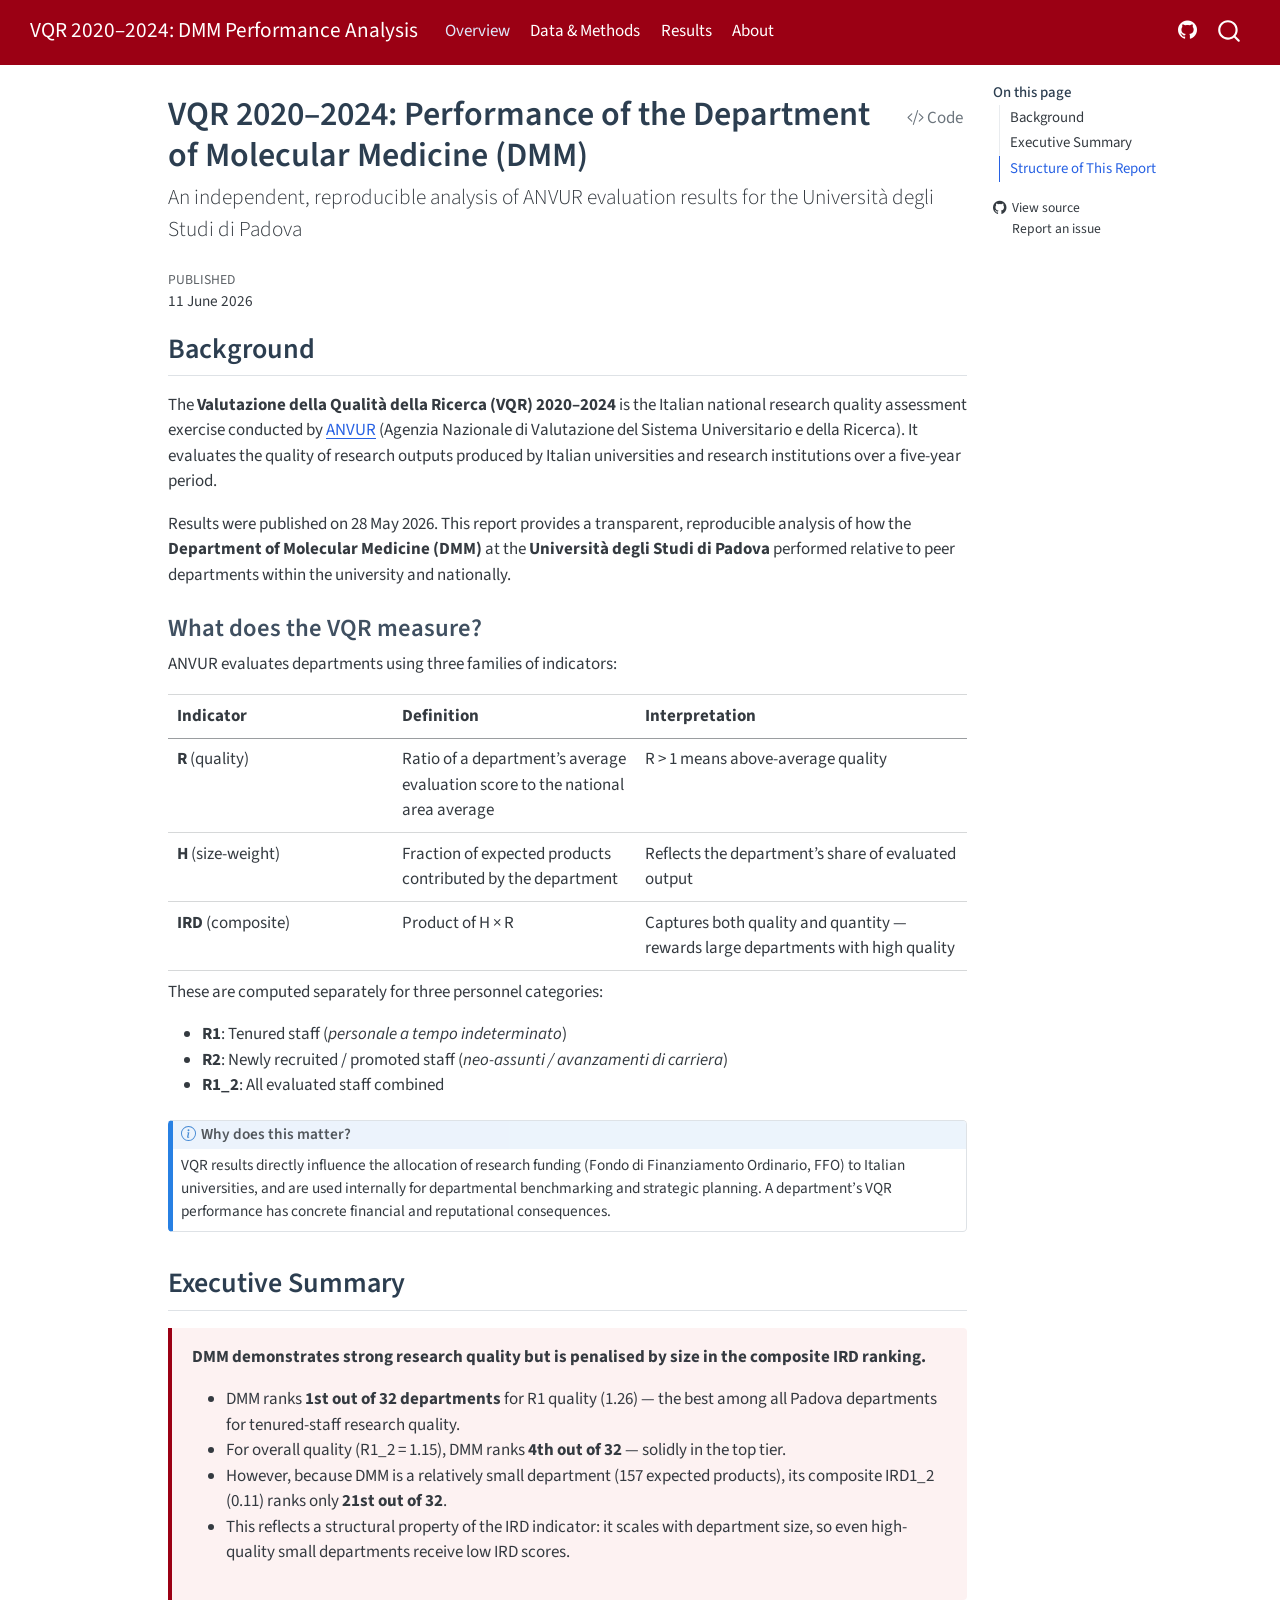
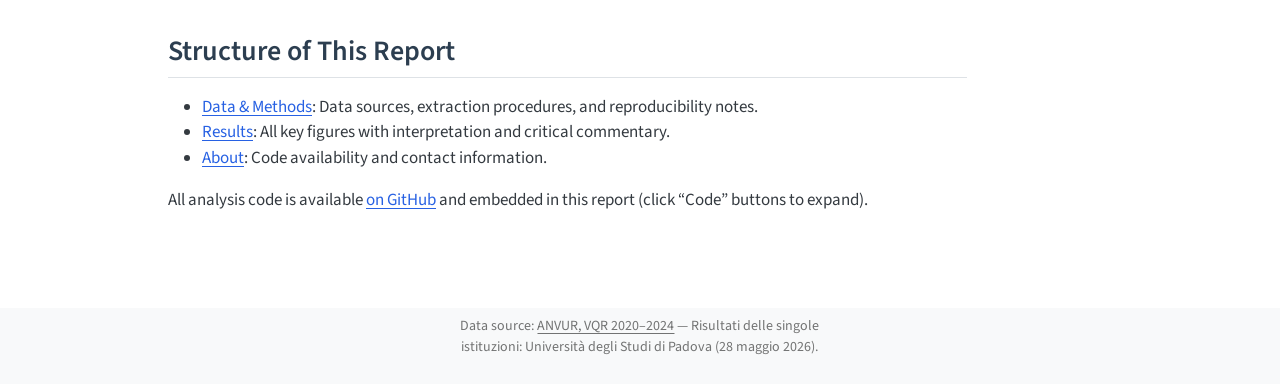
==== docs/index.html @ 0aa24624 "Add Quarto website" ====
<!DOCTYPE html>
<html xmlns="http://www.w3.org/1999/xhtml" lang="en" xml:lang="en"><head>

<meta charset="utf-8">
<meta name="generator" content="quarto-1.9.35">

<meta name="viewport" content="width=device-width, initial-scale=1.0, user-scalable=yes">

<meta name="dcterms.date" content="2026-06-11">

<title>VQR 2020–2024: Performance of the Department of Molecular Medicine (DMM) – VQR 2020–2024: DMM Performance Analysis</title>
<style>
/* Default styles provided by pandoc.
** See https://pandoc.org/MANUAL.html#variables-for-html for config info.
*/
code{white-space: pre-wrap;}
span.smallcaps{font-variant: small-caps;}
div.columns{display: flex; gap: min(4vw, 1.5em);}
div.column{flex: auto; overflow-x: auto;}
div.hanging-indent{margin-left: 1.5em; text-indent: -1.5em;}
ul.task-list{list-style: none;}
ul.task-list li input[type="checkbox"] {
  width: 0.8em;
  margin: 0 0.8em 0.2em -1em; /* quarto-specific, see https://github.com/quarto-dev/quarto-cli/issues/4556 */ 
  vertical-align: middle;
}
/* CSS for syntax highlighting */
html { -webkit-text-size-adjust: 100%; }
pre > code.sourceCode { white-space: pre; position: relative; }
pre > code.sourceCode > span { display: inline-block; line-height: 1.25; }
pre > code.sourceCode > span:empty { height: 1.2em; }
.sourceCode { overflow: visible; }
code.sourceCode > span { color: inherit; text-decoration: inherit; }
div.sourceCode { margin: 1em 0; }
pre.sourceCode { margin: 0; }
@media screen {
div.sourceCode { overflow: auto; }
}
@media print {
pre > code.sourceCode { white-space: pre-wrap; }
pre > code.sourceCode > span { text-indent: -5em; padding-left: 5em; }
}
pre.numberSource code
  { counter-reset: source-line 0; }
pre.numberSource code > span
  { position: relative; left: -4em; counter-increment: source-line; }
pre.numberSource code > span > a:first-child::before
  { content: counter(source-line);
    position: relative; left: -1em; text-align: right; vertical-align: baseline;
    border: none; display: inline-block;
    -webkit-touch-callout: none; -webkit-user-select: none;
    -khtml-user-select: none; -moz-user-select: none;
    -ms-user-select: none; user-select: none;
    padding: 0 4px; width: 4em;
  }
pre.numberSource { margin-left: 3em;  padding-left: 4px; }
div.sourceCode
  {   }
@media screen {
pre > code.sourceCode > span > a:first-child::before { text-decoration: underline; }
}
</style>


<script src="site_libs/quarto-nav/quarto-nav.js"></script>
<script src="site_libs/quarto-nav/headroom.min.js"></script>
<script src="site_libs/clipboard/clipboard.min.js"></script>
<script src="site_libs/quarto-search/autocomplete.umd.js"></script>
<script src="site_libs/quarto-search/fuse.min.js"></script>
<script src="site_libs/quarto-search/quarto-search.js"></script>
<meta name="quarto:offset" content="./">
<script src="site_libs/quarto-html/quarto.js" type="module"></script>
<script src="site_libs/quarto-html/tabsets/tabsets.js" type="module"></script>
<script src="site_libs/quarto-html/popper.min.js"></script>
<script src="site_libs/quarto-html/tippy.umd.min.js"></script>
<script src="site_libs/quarto-html/anchor.min.js"></script>
<link href="site_libs/quarto-html/tippy.css" rel="stylesheet">
<link href="site_libs/quarto-html/quarto-syntax-highlighting-46f66b053e56abd73bb6e954d61a315b.css" rel="stylesheet" id="quarto-text-highlighting-styles">
<script src="site_libs/bootstrap/bootstrap.min.js"></script>
<link href="site_libs/bootstrap/bootstrap-icons.css" rel="stylesheet">
<link href="site_libs/bootstrap/bootstrap-6c75ef9b522feaf1b8181c766ce99403.min.css" rel="stylesheet" append-hash="true" id="quarto-bootstrap" data-mode="light">
<script id="quarto-search-options" type="application/json">{
  "location": "navbar",
  "copy-button": false,
  "collapse-after": 3,
  "panel-placement": "end",
  "type": "overlay",
  "limit": 50,
  "keyboard-shortcut": [
    "f",
    "/",
    "s"
  ],
  "show-item-context": false,
  "language": {
    "search-no-results-text": "No results",
    "search-matching-documents-text": "matching documents",
    "search-copy-link-title": "Copy link to search",
    "search-hide-matches-text": "Hide additional matches",
    "search-more-match-text": "more match in this document",
    "search-more-matches-text": "more matches in this document",
    "search-clear-button-title": "Clear",
    "search-text-placeholder": "",
    "search-detached-cancel-button-title": "Cancel",
    "search-submit-button-title": "Submit",
    "search-label": "Search"
  }
}</script>


<link rel="stylesheet" href="styles.css">
</head>

<body class="nav-fixed quarto-light">

<div id="quarto-search-results"></div>
  <header id="quarto-header" class="headroom fixed-top">
    <nav class="navbar navbar-expand-lg " data-bs-theme="dark">
      <div class="navbar-container container-fluid">
      <div class="navbar-brand-container mx-auto">
    <a class="navbar-brand" href="./index.html">
    <span class="navbar-title">VQR 2020–2024: DMM Performance Analysis</span>
    </a>
  </div>
            <div id="quarto-search" class="" title="Search"></div>
          <button class="navbar-toggler" type="button" data-bs-toggle="collapse" data-bs-target="#navbarCollapse" aria-controls="navbarCollapse" role="menu" aria-expanded="false" aria-label="Toggle navigation" onclick="if (window.quartoToggleHeadroom) { window.quartoToggleHeadroom(); }">
  <span class="navbar-toggler-icon"></span>
</button>
          <div class="collapse navbar-collapse" id="navbarCollapse">
            <ul class="navbar-nav navbar-nav-scroll me-auto">
  <li class="nav-item">
    <a class="nav-link active" href="./index.html" aria-current="page"> 
<span class="menu-text">Overview</span></a>
  </li>  
  <li class="nav-item">
    <a class="nav-link" href="./methods.html"> 
<span class="menu-text">Data &amp; Methods</span></a>
  </li>  
  <li class="nav-item">
    <a class="nav-link" href="./results.html"> 
<span class="menu-text">Results</span></a>
  </li>  
  <li class="nav-item">
    <a class="nav-link" href="./about.html"> 
<span class="menu-text">About</span></a>
  </li>  
</ul>
            <ul class="navbar-nav navbar-nav-scroll ms-auto">
  <li class="nav-item compact">
    <a class="nav-link" href="https://github.com/Russlewisbo/VQR_2020-2024"> <i class="bi bi-github" role="img">
</i> 
<span class="menu-text"></span></a>
  </li>  
</ul>
          </div> <!-- /navcollapse -->
            <div class="quarto-navbar-tools">
</div>
      </div> <!-- /container-fluid -->
    </nav>
</header>
<!-- content -->
<div id="quarto-content" class="quarto-container page-columns page-rows-contents page-layout-article page-navbar">
<!-- sidebar -->
<!-- margin-sidebar -->
    <div id="quarto-margin-sidebar" class="sidebar margin-sidebar">
        <nav id="TOC" role="doc-toc" class="toc-active">
    <h2 id="toc-title">On this page</h2>
   
  <ul>
  <li><a href="#background" id="toc-background" class="nav-link active" data-scroll-target="#background">Background</a>
  <ul class="collapse">
  <li><a href="#what-does-the-vqr-measure" id="toc-what-does-the-vqr-measure" class="nav-link" data-scroll-target="#what-does-the-vqr-measure">What does the VQR measure?</a></li>
  </ul></li>
  <li><a href="#executive-summary" id="toc-executive-summary" class="nav-link" data-scroll-target="#executive-summary">Executive Summary</a></li>
  <li><a href="#structure-of-this-report" id="toc-structure-of-this-report" class="nav-link" data-scroll-target="#structure-of-this-report">Structure of This Report</a></li>
  </ul>
<div class="toc-actions"><ul><li><a href="https://github.com/Russlewisbo/VQR_2020-2024/blob/main/index.qmd" class="toc-action"><i class="bi bi-github"></i>View source</a></li><li><a href="https://github.com/Russlewisbo/VQR_2020-2024/issues/new" class="toc-action"><i class="bi empty"></i>Report an issue</a></li></ul></div></nav>
    </div>
<!-- main -->
<main class="content" id="quarto-document-content">

<header id="title-block-header" class="quarto-title-block default">
<div class="quarto-title">
<div class="quarto-title-block"><div><h1 class="title">VQR 2020–2024: Performance of the Department of Molecular Medicine (DMM)</h1><button type="button" class="btn code-tools-button" id="quarto-code-tools-source"><i class="bi"></i> Code</button></div></div>
<p class="subtitle lead">An independent, reproducible analysis of ANVUR evaluation results for the Università degli Studi di Padova</p>
</div>



<div class="quarto-title-meta">

    
    <div>
    <div class="quarto-title-meta-heading">Published</div>
    <div class="quarto-title-meta-contents">
      <p class="date">11 June 2026</p>
    </div>
  </div>
  
    
  </div>
  


</header>


<section id="background" class="level2">
<h2 class="anchored" data-anchor-id="background">Background</h2>
<p>The <strong>Valutazione della Qualità della Ricerca (VQR) 2020–2024</strong> is the Italian national research quality assessment exercise conducted by <a href="https://www.anvur.it/attivita/vqr/vqr-2020-2024/">ANVUR</a> (Agenzia Nazionale di Valutazione del Sistema Universitario e della Ricerca). It evaluates the quality of research outputs produced by Italian universities and research institutions over a five-year period.</p>
<p>Results were published on 28 May 2026. This report provides a transparent, reproducible analysis of how the <strong>Department of Molecular Medicine (DMM)</strong> at the <strong>Università degli Studi di Padova</strong> performed relative to peer departments within the university and nationally.</p>
<section id="what-does-the-vqr-measure" class="level3">
<h3 class="anchored" data-anchor-id="what-does-the-vqr-measure">What does the VQR measure?</h3>
<p>ANVUR evaluates departments using three families of indicators:</p>
<table class="caption-top table">
<colgroup>
<col style="width: 28%">
<col style="width: 30%">
<col style="width: 41%">
</colgroup>
<thead>
<tr class="header">
<th>Indicator</th>
<th>Definition</th>
<th>Interpretation</th>
</tr>
</thead>
<tbody>
<tr class="odd">
<td><strong>R</strong> (quality)</td>
<td>Ratio of a department’s average evaluation score to the national area average</td>
<td>R &gt; 1 means above-average quality</td>
</tr>
<tr class="even">
<td><strong>H</strong> (size-weight)</td>
<td>Fraction of expected products contributed by the department</td>
<td>Reflects the department’s share of evaluated output</td>
</tr>
<tr class="odd">
<td><strong>IRD</strong> (composite)</td>
<td>Product of H × R</td>
<td>Captures both quality and quantity — rewards large departments with high quality</td>
</tr>
</tbody>
</table>
<p>These are computed separately for three personnel categories:</p>
<ul>
<li><strong>R1</strong>: Tenured staff (<em>personale a tempo indeterminato</em>)</li>
<li><strong>R2</strong>: Newly recruited / promoted staff (<em>neo-assunti / avanzamenti di carriera</em>)</li>
<li><strong>R1_2</strong>: All evaluated staff combined</li>
</ul>
<div class="callout callout-style-default callout-note callout-titled">
<div class="callout-header d-flex align-content-center">
<div class="callout-icon-container">
<i class="callout-icon"></i>
</div>
<div class="callout-title-container flex-fill">
<span class="screen-reader-only">Note</span>Why does this matter?
</div>
</div>
<div class="callout-body-container callout-body">
<p>VQR results directly influence the allocation of research funding (Fondo di Finanziamento Ordinario, FFO) to Italian universities, and are used internally for departmental benchmarking and strategic planning. A department’s VQR performance has concrete financial and reputational consequences.</p>
</div>
</div>
</section>
</section>
<section id="executive-summary" class="level2">
<h2 class="anchored" data-anchor-id="executive-summary">Executive Summary</h2>
<div class="finding-box">
<p><strong>DMM demonstrates strong research quality but is penalised by size in the composite IRD ranking.</strong></p>
<ul>
<li>DMM ranks <strong>1st out of 32 departments</strong> for R1 quality (1.26) — the best among all Padova departments for tenured-staff research quality.</li>
<li>For overall quality (R1_2 = 1.15), DMM ranks <strong>4th out of 32</strong> — solidly in the top tier.</li>
<li>However, because DMM is a relatively small department (157 expected products), its composite IRD1_2 (0.11) ranks only <strong>21st out of 32</strong>.</li>
<li>This reflects a structural property of the IRD indicator: it scales with department size, so even high-quality small departments receive low IRD scores.</li>
</ul>
</div>
</section>
<section id="structure-of-this-report" class="level2">
<h2 class="anchored" data-anchor-id="structure-of-this-report">Structure of This Report</h2>
<ul>
<li><strong><a href="./methods.html">Data &amp; Methods</a></strong>: Data sources, extraction procedures, and reproducibility notes.</li>
<li><strong><a href="./results.html">Results</a></strong>: All key figures with interpretation and critical commentary.</li>
<li><strong><a href="./about.html">About</a></strong>: Code availability and contact information.</li>
</ul>
<p>All analysis code is available <a href="https://github.com/Russlewisbo/VQR_2020-2024">on GitHub</a> and embedded in this report (click “Code” buttons to expand).</p>


<!-- -->

</section>

</main> <!-- /main -->
<script id="quarto-html-after-body" type="application/javascript">
  window.document.addEventListener("DOMContentLoaded", function (event) {
    const icon = "";
    const anchorJS = new window.AnchorJS();
    anchorJS.options = {
      placement: 'right',
      icon: icon
    };
    anchorJS.add('.anchored');
    const isCodeAnnotation = (el) => {
      for (const clz of el.classList) {
        if (clz.startsWith('code-annotation-')) {                     
          return true;
        }
      }
      return false;
    }
    const onCopySuccess = function(e) {
      // button target
      const button = e.trigger;
      // don't keep focus
      button.blur();
      // flash "checked"
      button.classList.add('code-copy-button-checked');
      var currentTitle = button.getAttribute("title");
      button.setAttribute("title", "Copied!");
      let tooltip;
      if (window.bootstrap) {
        button.setAttribute("data-bs-toggle", "tooltip");
        button.setAttribute("data-bs-placement", "left");
        button.setAttribute("data-bs-title", "Copied!");
        tooltip = new bootstrap.Tooltip(button, 
          { trigger: "manual", 
            customClass: "code-copy-button-tooltip",
            offset: [0, -8]});
        tooltip.show();    
      }
      setTimeout(function() {
        if (tooltip) {
          tooltip.hide();
          button.removeAttribute("data-bs-title");
          button.removeAttribute("data-bs-toggle");
          button.removeAttribute("data-bs-placement");
        }
        button.setAttribute("title", currentTitle);
        button.classList.remove('code-copy-button-checked');
      }, 1000);
      // clear code selection
      e.clearSelection();
    }
    const getTextToCopy = function(trigger) {
      const outerScaffold = trigger.parentElement.cloneNode(true);
      const codeEl = outerScaffold.querySelector('code');
      for (const childEl of codeEl.children) {
        if (isCodeAnnotation(childEl)) {
          childEl.remove();
        }
      }
      return codeEl.innerText;
    }
    const clipboard = new window.ClipboardJS('.code-copy-button:not([data-in-quarto-modal])', {
      text: getTextToCopy
    });
    clipboard.on('success', onCopySuccess);
    if (window.document.getElementById('quarto-embedded-source-code-modal')) {
      const clipboardModal = new window.ClipboardJS('.code-copy-button[data-in-quarto-modal]', {
        text: getTextToCopy,
        container: window.document.getElementById('quarto-embedded-source-code-modal')
      });
      clipboardModal.on('success', onCopySuccess);
    }
    const viewSource = window.document.getElementById('quarto-view-source') ||
                       window.document.getElementById('quarto-code-tools-source');
    if (viewSource) {
      const sourceUrl = viewSource.getAttribute("data-quarto-source-url");
      viewSource.addEventListener("click", function(e) {
        if (sourceUrl) {
          // rstudio viewer pane
          if (/\bcapabilities=\b/.test(window.location)) {
            window.open(sourceUrl);
          } else {
            window.location.href = sourceUrl;
          }
        } else {
          const modal = new bootstrap.Modal(document.getElementById('quarto-embedded-source-code-modal'));
          modal.show();
        }
        return false;
      });
    }
    function toggleCodeHandler(show) {
      return function(e) {
        const detailsSrc = window.document.querySelectorAll(".cell > details > .sourceCode");
        for (let i=0; i<detailsSrc.length; i++) {
          const details = detailsSrc[i].parentElement;
          if (show) {
            details.open = true;
          } else {
            details.removeAttribute("open");
          }
        }
        const cellCodeDivs = window.document.querySelectorAll(".cell > .sourceCode");
        const fromCls = show ? "hidden" : "unhidden";
        const toCls = show ? "unhidden" : "hidden";
        for (let i=0; i<cellCodeDivs.length; i++) {
          const codeDiv = cellCodeDivs[i];
          if (codeDiv.classList.contains(fromCls)) {
            codeDiv.classList.remove(fromCls);
            codeDiv.classList.add(toCls);
          } 
        }
        return false;
      }
    }
    const hideAllCode = window.document.getElementById("quarto-hide-all-code");
    if (hideAllCode) {
      hideAllCode.addEventListener("click", toggleCodeHandler(false));
    }
    const showAllCode = window.document.getElementById("quarto-show-all-code");
    if (showAllCode) {
      showAllCode.addEventListener("click", toggleCodeHandler(true));
    }
      var localhostRegex = new RegExp(/^(?:http|https):\/\/localhost\:?[0-9]*\//);
      var mailtoRegex = new RegExp(/^mailto:/);
        var filterRegex = new RegExp('/' + window.location.host + '/');
      var isInternal = (href) => {
          return filterRegex.test(href) || localhostRegex.test(href) || mailtoRegex.test(href);
      }
      // Inspect non-navigation links and adorn them if external
     var links = window.document.querySelectorAll('a[href]:not(.nav-link):not(.navbar-brand):not(.toc-action):not(.sidebar-link):not(.sidebar-item-toggle):not(.pagination-link):not(.no-external):not([aria-hidden]):not(.dropdown-item):not(.quarto-navigation-tool):not(.about-link)');
      for (var i=0; i<links.length; i++) {
        const link = links[i];
        if (!isInternal(link.href)) {
          // undo the damage that might have been done by quarto-nav.js in the case of
          // links that we want to consider external
          if (link.dataset.originalHref !== undefined) {
            link.href = link.dataset.originalHref;
          }
        }
      }
    function tippyHover(el, contentFn, onTriggerFn, onUntriggerFn) {
      const config = {
        allowHTML: true,
        maxWidth: 500,
        delay: 100,
        arrow: false,
        appendTo: function(el) {
            return el.parentElement;
        },
        interactive: true,
        interactiveBorder: 10,
        theme: 'quarto',
        placement: 'bottom-start',
      };
      if (contentFn) {
        config.content = contentFn;
      }
      if (onTriggerFn) {
        config.onTrigger = onTriggerFn;
      }
      if (onUntriggerFn) {
        config.onUntrigger = onUntriggerFn;
      }
      window.tippy(el, config); 
    }
    const noterefs = window.document.querySelectorAll('a[role="doc-noteref"]');
    for (var i=0; i<noterefs.length; i++) {
      const ref = noterefs[i];
      tippyHover(ref, function() {
        // use id or data attribute instead here
        let href = ref.getAttribute('data-footnote-href') || ref.getAttribute('href');
        try { href = new URL(href).hash; } catch {}
        const id = href.replace(/^#\/?/, "");
        const note = window.document.getElementById(id);
        if (note) {
          return note.innerHTML;
        } else {
          return "";
        }
      });
    }
    const xrefs = window.document.querySelectorAll('a.quarto-xref');
    const processXRef = (id, note) => {
      // Strip column container classes
      const stripColumnClz = (el) => {
        el.classList.remove("page-full", "page-columns");
        if (el.children) {
          for (const child of el.children) {
            stripColumnClz(child);
          }
        }
      }
      stripColumnClz(note)
      if (id === null || id.startsWith('sec-')) {
        // Special case sections, only their first couple elements
        const container = document.createElement("div");
        if (note.children && note.children.length > 2) {
          container.appendChild(note.children[0].cloneNode(true));
          for (let i = 1; i < note.children.length; i++) {
            const child = note.children[i];
            if (child.tagName === "P" && child.innerText === "") {
              continue;
            } else {
              container.appendChild(child.cloneNode(true));
              break;
            }
          }
          if (window.Quarto?.typesetMath) {
            window.Quarto.typesetMath(container);
          }
          return container.innerHTML
        } else {
          if (window.Quarto?.typesetMath) {
            window.Quarto.typesetMath(note);
          }
          return note.innerHTML;
        }
      } else {
        // Remove any anchor links if they are present
        const anchorLink = note.querySelector('a.anchorjs-link');
        if (anchorLink) {
          anchorLink.remove();
        }
        if (window.Quarto?.typesetMath) {
          window.Quarto.typesetMath(note);
        }
        if (note.classList.contains("callout")) {
          return note.outerHTML;
        } else {
          return note.innerHTML;
        }
      }
    }
    for (var i=0; i<xrefs.length; i++) {
      const xref = xrefs[i];
      tippyHover(xref, undefined, function(instance) {
        instance.disable();
        let url = xref.getAttribute('href');
        let hash = undefined; 
        if (url.startsWith('#')) {
          hash = url;
        } else {
          try { hash = new URL(url).hash; } catch {}
        }
        if (hash) {
          const id = hash.replace(/^#\/?/, "");
          const note = window.document.getElementById(id);
          if (note !== null) {
            try {
              const html = processXRef(id, note.cloneNode(true));
              instance.setContent(html);
            } finally {
              instance.enable();
              instance.show();
            }
          } else {
            // See if we can fetch this
            fetch(url.split('#')[0])
            .then(res => res.text())
            .then(html => {
              const parser = new DOMParser();
              const htmlDoc = parser.parseFromString(html, "text/html");
              const note = htmlDoc.getElementById(id);
              if (note !== null) {
                const html = processXRef(id, note);
                instance.setContent(html);
              } 
            }).finally(() => {
              instance.enable();
              instance.show();
            });
          }
        } else {
          // See if we can fetch a full url (with no hash to target)
          // This is a special case and we should probably do some content thinning / targeting
          fetch(url)
          .then(res => res.text())
          .then(html => {
            const parser = new DOMParser();
            const htmlDoc = parser.parseFromString(html, "text/html");
            const note = htmlDoc.querySelector('main.content');
            if (note !== null) {
              // This should only happen for chapter cross references
              // (since there is no id in the URL)
              // remove the first header
              if (note.children.length > 0 && note.children[0].tagName === "HEADER") {
                note.children[0].remove();
              }
              const html = processXRef(null, note);
              instance.setContent(html);
            } 
          }).finally(() => {
            instance.enable();
            instance.show();
          });
        }
      }, function(instance) {
      });
    }
        let selectedAnnoteEl;
        const selectorForAnnotation = ( cell, annotation) => {
          let cellAttr = 'data-code-cell="' + cell + '"';
          let lineAttr = 'data-code-annotation="' +  annotation + '"';
          const selector = 'span[' + cellAttr + '][' + lineAttr + ']';
          return selector;
        }
        const selectCodeLines = (annoteEl) => {
          const doc = window.document;
          const targetCell = annoteEl.getAttribute("data-target-cell");
          const targetAnnotation = annoteEl.getAttribute("data-target-annotation");
          const annoteSpan = window.document.querySelector(selectorForAnnotation(targetCell, targetAnnotation));
          const lines = annoteSpan.getAttribute("data-code-lines").split(",");
          const lineIds = lines.map((line) => {
            return targetCell + "-" + line;
          })
          let top = null;
          let height = null;
          let parent = null;
          if (lineIds.length > 0) {
              //compute the position of the single el (top and bottom and make a div)
              const el = window.document.getElementById(lineIds[0]);
              top = el.offsetTop;
              height = el.offsetHeight;
              parent = el.parentElement.parentElement;
            if (lineIds.length > 1) {
              const lastEl = window.document.getElementById(lineIds[lineIds.length - 1]);
              const bottom = lastEl.offsetTop + lastEl.offsetHeight;
              height = bottom - top;
            }
            if (top !== null && height !== null && parent !== null) {
              // cook up a div (if necessary) and position it 
              let div = window.document.getElementById("code-annotation-line-highlight");
              if (div === null) {
                div = window.document.createElement("div");
                div.setAttribute("id", "code-annotation-line-highlight");
                div.style.position = 'absolute';
                parent.appendChild(div);
              }
              div.style.top = top - 2 + "px";
              div.style.height = height + 4 + "px";
              div.style.left = 0;
              let gutterDiv = window.document.getElementById("code-annotation-line-highlight-gutter");
              if (gutterDiv === null) {
                gutterDiv = window.document.createElement("div");
                gutterDiv.setAttribute("id", "code-annotation-line-highlight-gutter");
                gutterDiv.style.position = 'absolute';
                const codeCell = window.document.getElementById(targetCell);
                const gutter = codeCell.querySelector('.code-annotation-gutter');
                gutter.appendChild(gutterDiv);
              }
              gutterDiv.style.top = top - 2 + "px";
              gutterDiv.style.height = height + 4 + "px";
            }
            selectedAnnoteEl = annoteEl;
          }
        };
        const unselectCodeLines = () => {
          const elementsIds = ["code-annotation-line-highlight", "code-annotation-line-highlight-gutter"];
          elementsIds.forEach((elId) => {
            const div = window.document.getElementById(elId);
            if (div) {
              div.remove();
            }
          });
          selectedAnnoteEl = undefined;
        };
          // Handle positioning of the toggle
      window.addEventListener(
        "resize",
        throttle(() => {
          elRect = undefined;
          if (selectedAnnoteEl) {
            selectCodeLines(selectedAnnoteEl);
          }
        }, 10)
      );
      function throttle(fn, ms) {
      let throttle = false;
      let timer;
        return (...args) => {
          if(!throttle) { // first call gets through
              fn.apply(this, args);
              throttle = true;
          } else { // all the others get throttled
              if(timer) clearTimeout(timer); // cancel #2
              timer = setTimeout(() => {
                fn.apply(this, args);
                timer = throttle = false;
              }, ms);
          }
        };
      }
        // Attach click handler to the DT
        const annoteDls = window.document.querySelectorAll('dt[data-target-cell]');
        for (const annoteDlNode of annoteDls) {
          annoteDlNode.addEventListener('click', (event) => {
            const clickedEl = event.target;
            if (clickedEl !== selectedAnnoteEl) {
              unselectCodeLines();
              const activeEl = window.document.querySelector('dt[data-target-cell].code-annotation-active');
              if (activeEl) {
                activeEl.classList.remove('code-annotation-active');
              }
              selectCodeLines(clickedEl);
              clickedEl.classList.add('code-annotation-active');
            } else {
              // Unselect the line
              unselectCodeLines();
              clickedEl.classList.remove('code-annotation-active');
            }
          });
        }
    const findCites = (el) => {
      const parentEl = el.parentElement;
      if (parentEl) {
        const cites = parentEl.dataset.cites;
        if (cites) {
          return {
            el,
            cites: cites.split(' ')
          };
        } else {
          return findCites(el.parentElement)
        }
      } else {
        return undefined;
      }
    };
    var bibliorefs = window.document.querySelectorAll('a[role="doc-biblioref"]');
    for (var i=0; i<bibliorefs.length; i++) {
      const ref = bibliorefs[i];
      const citeInfo = findCites(ref);
      if (citeInfo) {
        tippyHover(citeInfo.el, function() {
          var popup = window.document.createElement('div');
          citeInfo.cites.forEach(function(cite) {
            var citeDiv = window.document.createElement('div');
            citeDiv.classList.add('hanging-indent');
            citeDiv.classList.add('csl-entry');
            var biblioDiv = window.document.getElementById('ref-' + cite);
            if (biblioDiv) {
              citeDiv.innerHTML = biblioDiv.innerHTML;
            }
            popup.appendChild(citeDiv);
          });
          return popup.innerHTML;
        });
      }
    }
  });
  </script><div class="modal fade" id="quarto-embedded-source-code-modal" tabindex="-1" aria-labelledby="quarto-embedded-source-code-modal-label" aria-hidden="true"><div class="modal-dialog modal-dialog-scrollable"><div class="modal-content"><div class="modal-header"><h5 class="modal-title" id="quarto-embedded-source-code-modal-label">Source Code</h5><button class="btn-close" data-bs-dismiss="modal"></button></div><div class="modal-body"><div class="">
<div class="code-copy-outer-scaffold"><div class="sourceCode" id="cb1" data-shortcodes="false"><pre class="sourceCode markdown code-with-copy"><code class="sourceCode markdown"><span id="cb1-1"><a href="#cb1-1" aria-hidden="true" tabindex="-1"></a><span class="co">---</span></span>
<span id="cb1-2"><a href="#cb1-2" aria-hidden="true" tabindex="-1"></a><span class="an">title:</span><span class="co"> "VQR 2020–2024: Performance of the Department of Molecular Medicine (DMM)"</span></span>
<span id="cb1-3"><a href="#cb1-3" aria-hidden="true" tabindex="-1"></a><span class="an">subtitle:</span><span class="co"> "An independent, reproducible analysis of ANVUR evaluation results for the Università degli Studi di Padova"</span></span>
<span id="cb1-4"><a href="#cb1-4" aria-hidden="true" tabindex="-1"></a><span class="an">date:</span><span class="co"> 2026-06-11</span></span>
<span id="cb1-5"><a href="#cb1-5" aria-hidden="true" tabindex="-1"></a><span class="an">date-format:</span><span class="co"> "D MMMM YYYY"</span></span>
<span id="cb1-6"><a href="#cb1-6" aria-hidden="true" tabindex="-1"></a><span class="co">---</span></span>
<span id="cb1-7"><a href="#cb1-7" aria-hidden="true" tabindex="-1"></a></span>
<span id="cb1-8"><a href="#cb1-8" aria-hidden="true" tabindex="-1"></a><span class="fu">## Background</span></span>
<span id="cb1-9"><a href="#cb1-9" aria-hidden="true" tabindex="-1"></a></span>
<span id="cb1-10"><a href="#cb1-10" aria-hidden="true" tabindex="-1"></a>The **Valutazione della Qualità della Ricerca (VQR) 2020–2024** is the Italian national research quality assessment exercise conducted by <span class="co">[</span><span class="ot">ANVUR</span><span class="co">](https://www.anvur.it/attivita/vqr/vqr-2020-2024/)</span> (Agenzia Nazionale di Valutazione del Sistema Universitario e della Ricerca). It evaluates the quality of research outputs produced by Italian universities and research institutions over a five-year period.</span>
<span id="cb1-11"><a href="#cb1-11" aria-hidden="true" tabindex="-1"></a></span>
<span id="cb1-12"><a href="#cb1-12" aria-hidden="true" tabindex="-1"></a>Results were published on 28 May 2026. This report provides a transparent, reproducible analysis of how the **Department of Molecular Medicine (DMM)** at the **Università degli Studi di Padova** performed relative to peer departments within the university and nationally.</span>
<span id="cb1-13"><a href="#cb1-13" aria-hidden="true" tabindex="-1"></a></span>
<span id="cb1-14"><a href="#cb1-14" aria-hidden="true" tabindex="-1"></a><span class="fu">### What does the VQR measure?</span></span>
<span id="cb1-15"><a href="#cb1-15" aria-hidden="true" tabindex="-1"></a></span>
<span id="cb1-16"><a href="#cb1-16" aria-hidden="true" tabindex="-1"></a>ANVUR evaluates departments using three families of indicators:</span>
<span id="cb1-17"><a href="#cb1-17" aria-hidden="true" tabindex="-1"></a></span>
<span id="cb1-18"><a href="#cb1-18" aria-hidden="true" tabindex="-1"></a><span class="pp">|</span> Indicator <span class="pp">|</span> Definition <span class="pp">|</span> Interpretation <span class="pp">|</span></span>
<span id="cb1-19"><a href="#cb1-19" aria-hidden="true" tabindex="-1"></a><span class="pp">|-----------|------------|----------------|</span></span>
<span id="cb1-20"><a href="#cb1-20" aria-hidden="true" tabindex="-1"></a><span class="pp">|</span> **R** (quality) <span class="pp">|</span> Ratio of a department's average evaluation score to the national area average <span class="pp">|</span> R &gt; 1 means above-average quality <span class="pp">|</span></span>
<span id="cb1-21"><a href="#cb1-21" aria-hidden="true" tabindex="-1"></a><span class="pp">|</span> **H** (size-weight) <span class="pp">|</span> Fraction of expected products contributed by the department <span class="pp">|</span> Reflects the department's share of evaluated output <span class="pp">|</span></span>
<span id="cb1-22"><a href="#cb1-22" aria-hidden="true" tabindex="-1"></a><span class="pp">|</span> **IRD** (composite) <span class="pp">|</span> Product of H × R <span class="pp">|</span> Captures both quality and quantity — rewards large departments with high quality <span class="pp">|</span></span>
<span id="cb1-23"><a href="#cb1-23" aria-hidden="true" tabindex="-1"></a></span>
<span id="cb1-24"><a href="#cb1-24" aria-hidden="true" tabindex="-1"></a>These are computed separately for three personnel categories:</span>
<span id="cb1-25"><a href="#cb1-25" aria-hidden="true" tabindex="-1"></a></span>
<span id="cb1-26"><a href="#cb1-26" aria-hidden="true" tabindex="-1"></a><span class="ss">- </span>**R1**: Tenured staff (*personale a tempo indeterminato*)</span>
<span id="cb1-27"><a href="#cb1-27" aria-hidden="true" tabindex="-1"></a><span class="ss">- </span>**R2**: Newly recruited / promoted staff (*neo-assunti / avanzamenti di carriera*)</span>
<span id="cb1-28"><a href="#cb1-28" aria-hidden="true" tabindex="-1"></a><span class="ss">- </span>**R1_2**: All evaluated staff combined</span>
<span id="cb1-29"><a href="#cb1-29" aria-hidden="true" tabindex="-1"></a></span>
<span id="cb1-30"><a href="#cb1-30" aria-hidden="true" tabindex="-1"></a>::: {.callout-note}</span>
<span id="cb1-31"><a href="#cb1-31" aria-hidden="true" tabindex="-1"></a><span class="fu">## Why does this matter?</span></span>
<span id="cb1-32"><a href="#cb1-32" aria-hidden="true" tabindex="-1"></a></span>
<span id="cb1-33"><a href="#cb1-33" aria-hidden="true" tabindex="-1"></a>VQR results directly influence the allocation of research funding (Fondo di Finanziamento Ordinario, FFO) to Italian universities, and are used internally for departmental benchmarking and strategic planning. A department's VQR performance has concrete financial and reputational consequences.</span>
<span id="cb1-34"><a href="#cb1-34" aria-hidden="true" tabindex="-1"></a>:::</span>
<span id="cb1-35"><a href="#cb1-35" aria-hidden="true" tabindex="-1"></a></span>
<span id="cb1-36"><a href="#cb1-36" aria-hidden="true" tabindex="-1"></a><span class="fu">## Executive Summary</span></span>
<span id="cb1-37"><a href="#cb1-37" aria-hidden="true" tabindex="-1"></a></span>
<span id="cb1-38"><a href="#cb1-38" aria-hidden="true" tabindex="-1"></a>::: {.finding-box}</span>
<span id="cb1-39"><a href="#cb1-39" aria-hidden="true" tabindex="-1"></a>**DMM demonstrates strong research quality but is penalised by size in the composite IRD ranking.**</span>
<span id="cb1-40"><a href="#cb1-40" aria-hidden="true" tabindex="-1"></a></span>
<span id="cb1-41"><a href="#cb1-41" aria-hidden="true" tabindex="-1"></a><span class="ss">- </span>DMM ranks **1st out of 32 departments** for R1 quality (1.26) — the best among all Padova departments for tenured-staff research quality.</span>
<span id="cb1-42"><a href="#cb1-42" aria-hidden="true" tabindex="-1"></a><span class="ss">- </span>For overall quality (R1_2 = 1.15), DMM ranks **4th out of 32** — solidly in the top tier.</span>
<span id="cb1-43"><a href="#cb1-43" aria-hidden="true" tabindex="-1"></a><span class="ss">- </span>However, because DMM is a relatively small department (157 expected products), its composite IRD1_2 (0.11) ranks only **21st out of 32**.</span>
<span id="cb1-44"><a href="#cb1-44" aria-hidden="true" tabindex="-1"></a><span class="ss">- </span>This reflects a structural property of the IRD indicator: it scales with department size, so even high-quality small departments receive low IRD scores.</span>
<span id="cb1-45"><a href="#cb1-45" aria-hidden="true" tabindex="-1"></a>:::</span>
<span id="cb1-46"><a href="#cb1-46" aria-hidden="true" tabindex="-1"></a></span>
<span id="cb1-47"><a href="#cb1-47" aria-hidden="true" tabindex="-1"></a><span class="fu">## Structure of This Report</span></span>
<span id="cb1-48"><a href="#cb1-48" aria-hidden="true" tabindex="-1"></a></span>
<span id="cb1-49"><a href="#cb1-49" aria-hidden="true" tabindex="-1"></a><span class="ss">- </span>**[Data &amp; Methods](methods.qmd)**: Data sources, extraction procedures, and reproducibility notes.</span>
<span id="cb1-50"><a href="#cb1-50" aria-hidden="true" tabindex="-1"></a><span class="ss">- </span>**[Results](results.qmd)**: All key figures with interpretation and critical commentary.</span>
<span id="cb1-51"><a href="#cb1-51" aria-hidden="true" tabindex="-1"></a><span class="ss">- </span>**[About](about.qmd)**: Code availability and contact information.</span>
<span id="cb1-52"><a href="#cb1-52" aria-hidden="true" tabindex="-1"></a></span>
<span id="cb1-53"><a href="#cb1-53" aria-hidden="true" tabindex="-1"></a>All analysis code is available <span class="co">[</span><span class="ot">on GitHub</span><span class="co">](https://github.com/Russlewisbo/VQR_2020-2024)</span> and embedded in this report (click "Code" buttons to expand).</span></code></pre></div><button title="Copy to Clipboard" class="code-copy-button" data-in-quarto-modal=""><i class="bi"></i></button></div>
</div></div></div></div></div>
</div> <!-- /content -->
<footer class="footer">
  <div class="nav-footer">
    <div class="nav-footer-left">
      &nbsp;
    </div>   
    <div class="nav-footer-center">
<p>Data source: <a href="https://www.anvur.it/attivita/vqr/vqr-2020-2024/">ANVUR, VQR 2020–2024</a> — Risultati delle singole istituzioni: Università degli Studi di Padova (28 maggio 2026).</p>
<div class="toc-actions d-sm-block d-md-none"><ul><li><a href="https://github.com/Russlewisbo/VQR_2020-2024/blob/main/index.qmd" class="toc-action"><i class="bi bi-github"></i>View source</a></li><li><a href="https://github.com/Russlewisbo/VQR_2020-2024/issues/new" class="toc-action"><i class="bi empty"></i>Report an issue</a></li></ul></div></div>
    <div class="nav-footer-right">
      &nbsp;
    </div>
  </div>
</footer>




</body></html>
---- docs/site_libs/quarto-html/tippy.css ----
.tippy-box[data-animation=fade][data-state=hidden]{opacity:0}[data-tippy-root]{max-width:calc(100vw - 10px)}.tippy-box{position:relative;background-color:#333;color:#fff;border-radius:4px;font-size:14px;line-height:1.4;white-space:normal;outline:0;transition-property:transform,visibility,opacity}.tippy-box[data-placement^=top]>.tippy-arrow{bottom:0}.tippy-box[data-placement^=top]>.tippy-arrow:before{bottom:-7px;left:0;border-width:8px 8px 0;border-top-color:initial;transform-origin:center top}.tippy-box[data-placement^=bottom]>.tippy-arrow{top:0}.tippy-box[data-placement^=bottom]>.tippy-arrow:before{top:-7px;left:0;border-width:0 8px 8px;border-bottom-color:initial;transform-origin:center bottom}.tippy-box[data-placement^=left]>.tippy-arrow{right:0}.tippy-box[data-placement^=left]>.tippy-arrow:before{border-width:8px 0 8px 8px;border-left-color:initial;right:-7px;transform-origin:center left}.tippy-box[data-placement^=right]>.tippy-arrow{left:0}.tippy-box[data-placement^=right]>.tippy-arrow:before{left:-7px;border-width:8px 8px 8px 0;border-right-color:initial;transform-origin:center right}.tippy-box[data-inertia][data-state=visible]{transition-timing-function:cubic-bezier(.54,1.5,.38,1.11)}.tippy-arrow{width:16px;height:16px;color:#333}.tippy-arrow:before{content:"";position:absolute;border-color:transparent;border-style:solid}.tippy-content{position:relative;padding:5px 9px;z-index:1}
---- docs/site_libs/quarto-html/quarto-syntax-highlighting-46f66b053e56abd73bb6e954d61a315b.css ----
/* quarto syntax highlight colors */
:root {
  --quarto-hl-ot-color: #003B4F;
  --quarto-hl-at-color: #657422;
  --quarto-hl-ss-color: #20794D;
  --quarto-hl-an-color: #5E5E5E;
  --quarto-hl-fu-color: #4758AB;
  --quarto-hl-st-color: #20794D;
  --quarto-hl-cf-color: #003B4F;
  --quarto-hl-op-color: #5E5E5E;
  --quarto-hl-er-color: #AD0000;
  --quarto-hl-bn-color: #AD0000;
  --quarto-hl-al-color: #AD0000;
  --quarto-hl-va-color: #111111;
  --quarto-hl-bu-color: inherit;
  --quarto-hl-ex-color: inherit;
  --quarto-hl-pp-color: #AD0000;
  --quarto-hl-in-color: #5E5E5E;
  --quarto-hl-vs-color: #20794D;
  --quarto-hl-wa-color: #5E5E5E;
  --quarto-hl-do-color: #5E5E5E;
  --quarto-hl-im-color: #00769E;
  --quarto-hl-ch-color: #20794D;
  --quarto-hl-dt-color: #AD0000;
  --quarto-hl-fl-color: #AD0000;
  --quarto-hl-co-color: #5E5E5E;
  --quarto-hl-cv-color: #5E5E5E;
  --quarto-hl-cn-color: #8f5902;
  --quarto-hl-sc-color: #5E5E5E;
  --quarto-hl-dv-color: #AD0000;
  --quarto-hl-kw-color: #003B4F;
}

/* other quarto variables */
:root {
  --quarto-font-monospace: SFMono-Regular, Menlo, Monaco, Consolas, "Liberation Mono", "Courier New", monospace;
}

/* syntax highlight based on Pandoc's rules */
pre > code.sourceCode > span {
  color: #003B4F;
}

code.sourceCode > span {
  color: #003B4F;
}

div.sourceCode,
div.sourceCode pre.sourceCode {
  color: #003B4F;
}

/* Normal */
code span {
  color: #003B4F;
}

/* Alert */
code span.al {
  color: #AD0000;
  font-style: inherit;
}

/* Annotation */
code span.an {
  color: #5E5E5E;
  font-style: inherit;
}

/* Attribute */
code span.at {
  color: #657422;
  font-style: inherit;
}

/* BaseN */
code span.bn {
  color: #AD0000;
  font-style: inherit;
}

/* BuiltIn */
code span.bu {
  font-style: inherit;
}

/* ControlFlow */
code span.cf {
  color: #003B4F;
  font-weight: bold;
  font-style: inherit;
}

/* Char */
code span.ch {
  color: #20794D;
  font-style: inherit;
}

/* Constant */
code span.cn {
  color: #8f5902;
  font-style: inherit;
}

/* Comment */
code span.co {
  color: #5E5E5E;
  font-style: inherit;
}

/* CommentVar */
code span.cv {
  color: #5E5E5E;
  font-style: italic;
}

/* Documentation */
code span.do {
  color: #5E5E5E;
  font-style: italic;
}

/* DataType */
code span.dt {
  color: #AD0000;
  font-style: inherit;
}

/* DecVal */
code span.dv {
  color: #AD0000;
  font-style: inherit;
}

/* Error */
code span.er {
  color: #AD0000;
  font-style: inherit;
}

/* Extension */
code span.ex {
  font-style: inherit;
}

/* Float */
code span.fl {
  color: #AD0000;
  font-style: inherit;
}

/* Function */
code span.fu {
  color: #4758AB;
  font-style: inherit;
}

/* Import */
code span.im {
  color: #00769E;
  font-style: inherit;
}

/* Information */
code span.in {
  color: #5E5E5E;
  font-style: inherit;
}

/* Keyword */
code span.kw {
  color: #003B4F;
  font-weight: bold;
  font-style: inherit;
}

/* Operator */
code span.op {
  color: #5E5E5E;
  font-style: inherit;
}

/* Other */
code span.ot {
  color: #003B4F;
  font-style: inherit;
}

/* Preprocessor */
code span.pp {
  color: #AD0000;
  font-style: inherit;
}

/* SpecialChar */
code span.sc {
  color: #5E5E5E;
  font-style: inherit;
}

/* SpecialString */
code span.ss {
  color: #20794D;
  font-style: inherit;
}

/* String */
code span.st {
  color: #20794D;
  font-style: inherit;
}

/* Variable */
code span.va {
  color: #111111;
  font-style: inherit;
}

/* VerbatimString */
code span.vs {
  color: #20794D;
  font-style: inherit;
}

/* Warning */
code span.wa {
  color: #5E5E5E;
  font-style: italic;
}

.prevent-inlining {
  content: "</";
}

/*# sourceMappingURL=5022ed312398f59a55adce476d7327af.css.map */
---- docs/styles.css ----
/* UniPD institutional red accent */
:root {
  --unipd-red: #9B0014;
}

.navbar {
  border-bottom: 3px solid var(--unipd-red);
}

h1, h2, h3 {
  color: #2c3e50;
}

/* Key findings boxes */
.finding-box {
  border-left: 4px solid var(--unipd-red);
  background: #fdf2f2;
  padding: 1em 1.2em;
  margin: 1em 0;
  border-radius: 0 4px 4px 0;
}

.finding-box p:last-child {
  margin-bottom: 0;
}

/* Figure captions */
figcaption {
  font-size: 0.9em;
  color: #555;
}
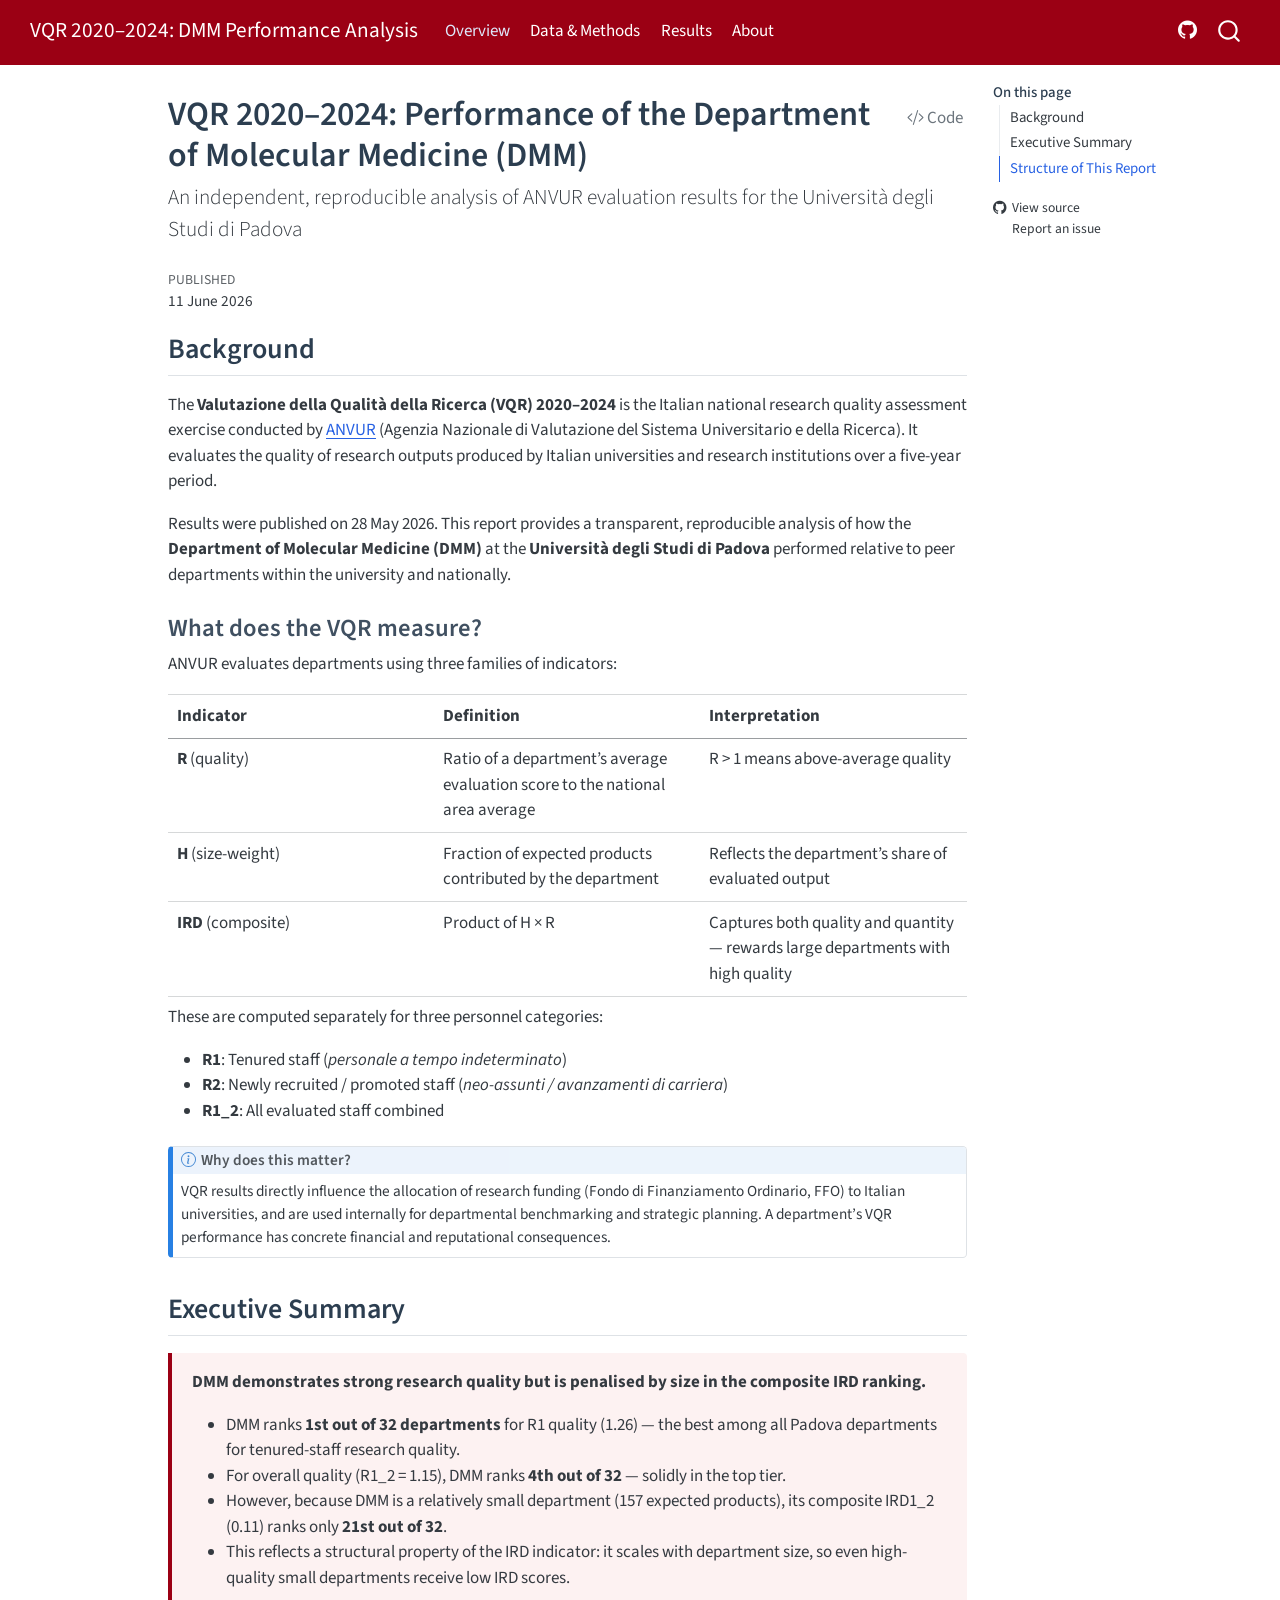
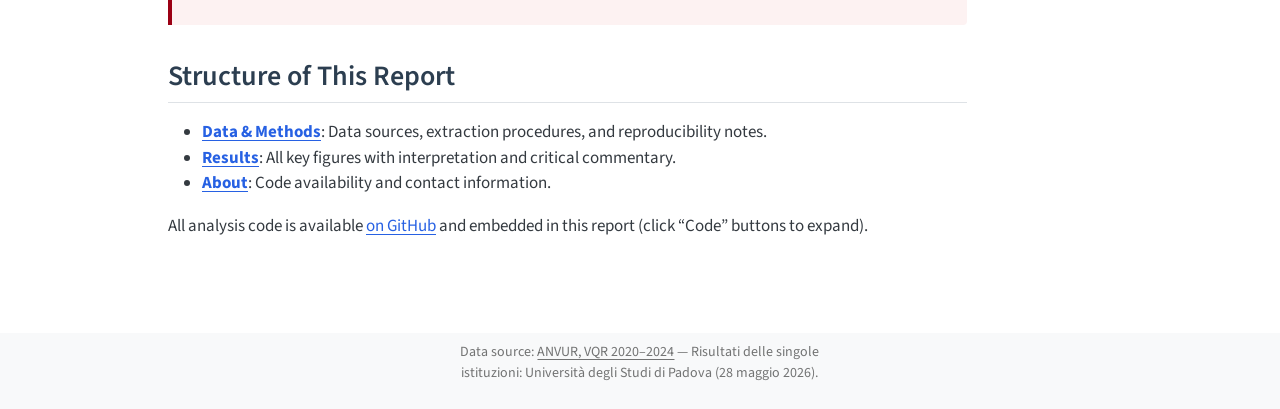
==== commit 87910e28: "revision" ====
--- a/docs/index.html
+++ b/docs/index.html
@@ -214,9 +214,9 @@
 <p>ANVUR evaluates departments using three families of indicators:</p>
 <table class="caption-top table">
 <colgroup>
-<col style="width: 28%">
-<col style="width: 30%">
-<col style="width: 41%">
+<col style="width: 33%">
+<col style="width: 33%">
+<col style="width: 33%">
 </colgroup>
 <thead>
 <tr class="header">
@@ -279,9 +279,9 @@
 <section id="structure-of-this-report" class="level2">
 <h2 class="anchored" data-anchor-id="structure-of-this-report">Structure of This Report</h2>
 <ul>
-<li><strong><a href="./methods.html">Data &amp; Methods</a></strong>: Data sources, extraction procedures, and reproducibility notes.</li>
-<li><strong><a href="./results.html">Results</a></strong>: All key figures with interpretation and critical commentary.</li>
-<li><strong><a href="./about.html">About</a></strong>: Code availability and contact information.</li>
+<li><a href="./methods.html"><strong>Data &amp; Methods</strong></a>: Data sources, extraction procedures, and reproducibility notes.</li>
+<li><a href="./results.html"><strong>Results</strong></a>: All key figures with interpretation and critical commentary.</li>
+<li><a href="./about.html"><strong>About</strong></a>: Code availability and contact information.</li>
 </ul>
 <p>All analysis code is available <a href="https://github.com/Russlewisbo/VQR_2020-2024">on GitHub</a> and embedded in this report (click “Code” buttons to expand).</p>
 
@@ -760,8 +760,8 @@
 <span id="cb1-16"><a href="#cb1-16" aria-hidden="true" tabindex="-1"></a>ANVUR evaluates departments using three families of indicators:</span>
 <span id="cb1-17"><a href="#cb1-17" aria-hidden="true" tabindex="-1"></a></span>
 <span id="cb1-18"><a href="#cb1-18" aria-hidden="true" tabindex="-1"></a><span class="pp">|</span> Indicator <span class="pp">|</span> Definition <span class="pp">|</span> Interpretation <span class="pp">|</span></span>
-<span id="cb1-19"><a href="#cb1-19" aria-hidden="true" tabindex="-1"></a><span class="pp">|-----------|------------|----------------|</span></span>
-<span id="cb1-20"><a href="#cb1-20" aria-hidden="true" tabindex="-1"></a><span class="pp">|</span> **R** (quality) <span class="pp">|</span> Ratio of a department's average evaluation score to the national area average <span class="pp">|</span> R &gt; 1 means above-average quality <span class="pp">|</span></span>
+<span id="cb1-19"><a href="#cb1-19" aria-hidden="true" tabindex="-1"></a><span class="pp">|----|----|----|</span></span>
+<span id="cb1-20"><a href="#cb1-20" aria-hidden="true" tabindex="-1"></a><span class="pp">|</span> **R** (quality) <span class="pp">|</span> Ratio of a department's average evaluation score to the national area average <span class="pp">|</span> R <span class="sc">\&gt;</span> 1 means above-average quality <span class="pp">|</span></span>
 <span id="cb1-21"><a href="#cb1-21" aria-hidden="true" tabindex="-1"></a><span class="pp">|</span> **H** (size-weight) <span class="pp">|</span> Fraction of expected products contributed by the department <span class="pp">|</span> Reflects the department's share of evaluated output <span class="pp">|</span></span>
 <span id="cb1-22"><a href="#cb1-22" aria-hidden="true" tabindex="-1"></a><span class="pp">|</span> **IRD** (composite) <span class="pp">|</span> Product of H × R <span class="pp">|</span> Captures both quality and quantity — rewards large departments with high quality <span class="pp">|</span></span>
 <span id="cb1-23"><a href="#cb1-23" aria-hidden="true" tabindex="-1"></a></span>
@@ -771,7 +771,7 @@
 <span id="cb1-27"><a href="#cb1-27" aria-hidden="true" tabindex="-1"></a><span class="ss">- </span>**R2**: Newly recruited / promoted staff (*neo-assunti / avanzamenti di carriera*)</span>
 <span id="cb1-28"><a href="#cb1-28" aria-hidden="true" tabindex="-1"></a><span class="ss">- </span>**R1_2**: All evaluated staff combined</span>
 <span id="cb1-29"><a href="#cb1-29" aria-hidden="true" tabindex="-1"></a></span>
-<span id="cb1-30"><a href="#cb1-30" aria-hidden="true" tabindex="-1"></a>::: {.callout-note}</span>
+<span id="cb1-30"><a href="#cb1-30" aria-hidden="true" tabindex="-1"></a>::: callout-note</span>
 <span id="cb1-31"><a href="#cb1-31" aria-hidden="true" tabindex="-1"></a><span class="fu">## Why does this matter?</span></span>
 <span id="cb1-32"><a href="#cb1-32" aria-hidden="true" tabindex="-1"></a></span>
 <span id="cb1-33"><a href="#cb1-33" aria-hidden="true" tabindex="-1"></a>VQR results directly influence the allocation of research funding (Fondo di Finanziamento Ordinario, FFO) to Italian universities, and are used internally for departmental benchmarking and strategic planning. A department's VQR performance has concrete financial and reputational consequences.</span>
@@ -779,7 +779,7 @@
 <span id="cb1-35"><a href="#cb1-35" aria-hidden="true" tabindex="-1"></a></span>
 <span id="cb1-36"><a href="#cb1-36" aria-hidden="true" tabindex="-1"></a><span class="fu">## Executive Summary</span></span>
 <span id="cb1-37"><a href="#cb1-37" aria-hidden="true" tabindex="-1"></a></span>
-<span id="cb1-38"><a href="#cb1-38" aria-hidden="true" tabindex="-1"></a>::: {.finding-box}</span>
+<span id="cb1-38"><a href="#cb1-38" aria-hidden="true" tabindex="-1"></a>::: finding-box</span>
 <span id="cb1-39"><a href="#cb1-39" aria-hidden="true" tabindex="-1"></a>**DMM demonstrates strong research quality but is penalised by size in the composite IRD ranking.**</span>
 <span id="cb1-40"><a href="#cb1-40" aria-hidden="true" tabindex="-1"></a></span>
 <span id="cb1-41"><a href="#cb1-41" aria-hidden="true" tabindex="-1"></a><span class="ss">- </span>DMM ranks **1st out of 32 departments** for R1 quality (1.26) — the best among all Padova departments for tenured-staff research quality.</span>
@@ -790,9 +790,9 @@
 <span id="cb1-46"><a href="#cb1-46" aria-hidden="true" tabindex="-1"></a></span>
 <span id="cb1-47"><a href="#cb1-47" aria-hidden="true" tabindex="-1"></a><span class="fu">## Structure of This Report</span></span>
 <span id="cb1-48"><a href="#cb1-48" aria-hidden="true" tabindex="-1"></a></span>
-<span id="cb1-49"><a href="#cb1-49" aria-hidden="true" tabindex="-1"></a><span class="ss">- </span>**[Data &amp; Methods](methods.qmd)**: Data sources, extraction procedures, and reproducibility notes.</span>
-<span id="cb1-50"><a href="#cb1-50" aria-hidden="true" tabindex="-1"></a><span class="ss">- </span>**[Results](results.qmd)**: All key figures with interpretation and critical commentary.</span>
-<span id="cb1-51"><a href="#cb1-51" aria-hidden="true" tabindex="-1"></a><span class="ss">- </span>**[About](about.qmd)**: Code availability and contact information.</span>
+<span id="cb1-49"><a href="#cb1-49" aria-hidden="true" tabindex="-1"></a><span class="ss">- </span><span class="co">[</span><span class="ot">**Data &amp; Methods**</span><span class="co">](methods.qmd)</span>: Data sources, extraction procedures, and reproducibility notes.</span>
+<span id="cb1-50"><a href="#cb1-50" aria-hidden="true" tabindex="-1"></a><span class="ss">- </span><span class="co">[</span><span class="ot">**Results**</span><span class="co">](results.qmd)</span>: All key figures with interpretation and critical commentary.</span>
+<span id="cb1-51"><a href="#cb1-51" aria-hidden="true" tabindex="-1"></a><span class="ss">- </span><span class="co">[</span><span class="ot">**About**</span><span class="co">](about.qmd)</span>: Code availability and contact information.</span>
 <span id="cb1-52"><a href="#cb1-52" aria-hidden="true" tabindex="-1"></a></span>
 <span id="cb1-53"><a href="#cb1-53" aria-hidden="true" tabindex="-1"></a>All analysis code is available <span class="co">[</span><span class="ot">on GitHub</span><span class="co">](https://github.com/Russlewisbo/VQR_2020-2024)</span> and embedded in this report (click "Code" buttons to expand).</span></code></pre></div><button title="Copy to Clipboard" class="code-copy-button" data-in-quarto-modal=""><i class="bi"></i></button></div>
 </div></div></div></div></div>
